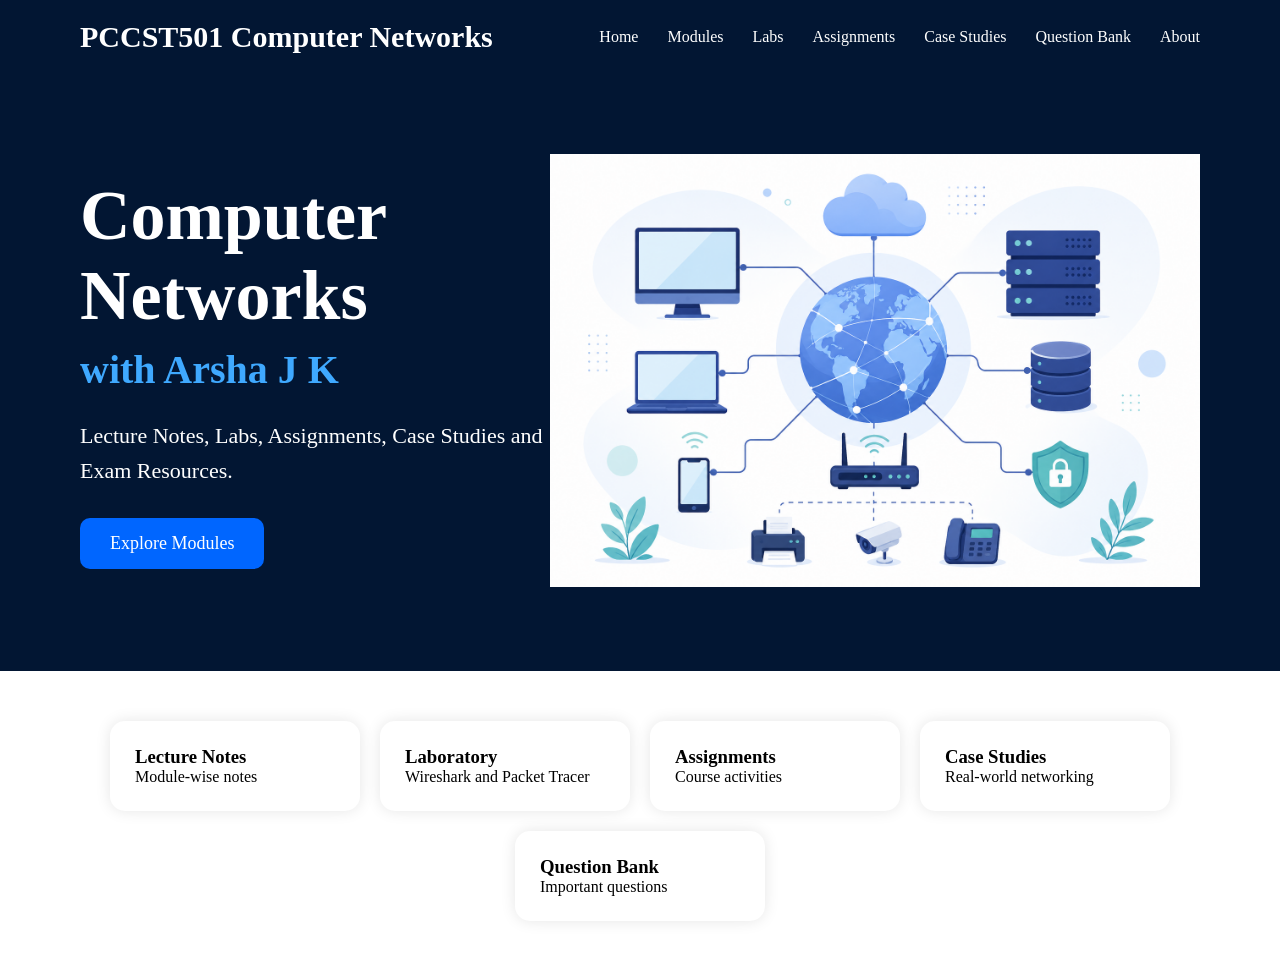
==== index.html @ 821ff2e6 "Update index.html" ====
<!DOCTYPE html>
<html>

<head>
    <title>PCCST501 Computer Networks</title>
    <link rel="stylesheet" href="style.css">
</head>

<body>
<header>
    <div class="logo">
        PCCST501 Computer Networks
    </div>

    <nav>
        <a href="#">Home</a>
        <a href="#">Modules</a>
        <a href="#">Labs</a>
        <a href="#">Assignments</a>
        <a href="#">Case Studies</a>
        <a href="#">Question Bank</a>
        <a href="#">About</a>
    </nav>
</header>

<section class="hero">

    <div class="hero-left">

        <h1>Computer Networks</h1>

        <h2>with Arsha J K</h2>

        <p>
            Lecture Notes, Labs, Assignments,
            Case Studies and Exam Resources.
        </p>

        <button>Explore Modules</button>

    </div>

    <div class="hero-right">

        <img src="assets/images/hero-network.jpg">

    </div>

</section>
<section class="cards">

<div class="card">
<h3>Lecture Notes</h3>
<p>Module-wise notes</p>
</div>

<div class="card">
<h3>Laboratory</h3>
<p>Wireshark and Packet Tracer</p>
</div>

<div class="card">
<h3>Assignments</h3>
<p>Course activities</p>
</div>

<div class="card">
<h3>Case Studies</h3>
<p>Real-world networking</p>
</div>

<div class="card">
<h3>Question Bank</h3>
<p>Important questions</p>
</div>

</section>
</body>

</html>
---- style.css ----
*{
margin:0;
padding:0;
box-sizing:border-box;
font-family:Segoe UI;
}

body{
background:#ffffff;
}

header{

background:#021633;

padding:20px 80px;

display:flex;

justify-content:space-between;

align-items:center;
}

.logo{

color:white;

font-size:30px;

font-weight:bold;
}

nav a{

color:white;

text-decoration:none;

margin-left:25px;
}

.hero{

background:#021633;

color:white;

display:flex;

align-items:center;

justify-content:space-between;

padding:80px;
}

.hero-left{

width:50%;
}

.hero-left h1{

font-size:70px;
}

.hero-left h2{

color:#3fa9ff;

font-size:40px;

margin-top:10px;
}

.hero-left p{

margin-top:25px;

font-size:22px;

line-height:1.6;
}

.hero button{

margin-top:30px;

padding:15px 30px;

border:none;

background:#0066ff;

color:white;

font-size:18px;

border-radius:10px;
}

.hero-right img{

width:650px;
}
.cards{

display:flex;

gap:20px;

padding:50px;

justify-content:center;

flex-wrap:wrap;
}

.card{

width:250px;

padding:25px;

border-radius:15px;

box-shadow:0 0 15px rgba(0,0,0,.1);

background:white;
}
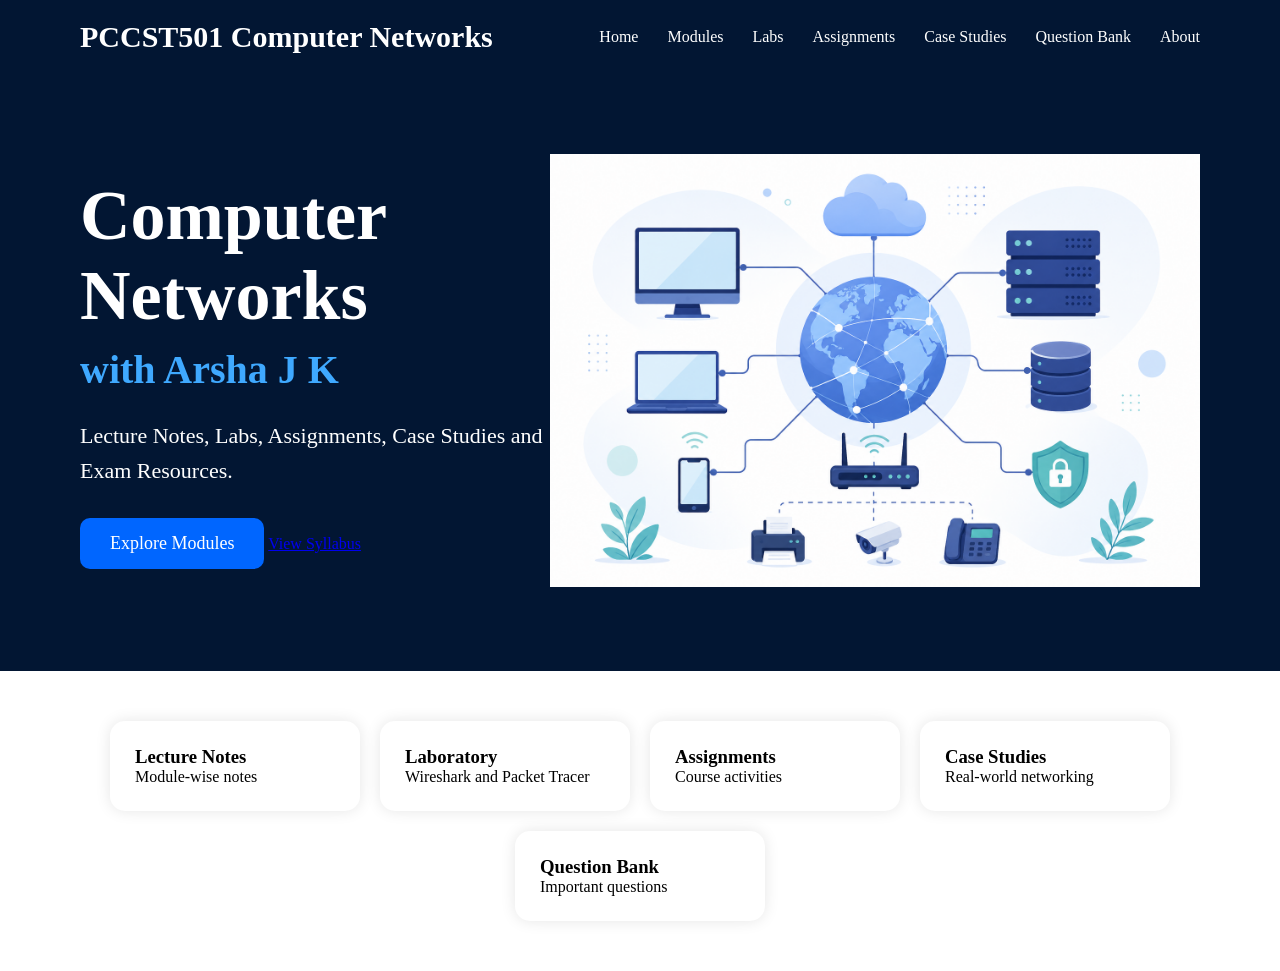
==== commit 0ee71bda: "Update index.html" ====
--- a/index.html
+++ b/index.html
@@ -37,7 +37,9 @@
         </p>
 
         <button>Explore Modules</button>
-
+<a href="assets/pdfs/PCCST501_Syllabus.pdf" target="_blank" class="pdf-btn">
+    View Syllabus
+</a>
     </div>
 
     <div class="hero-right">
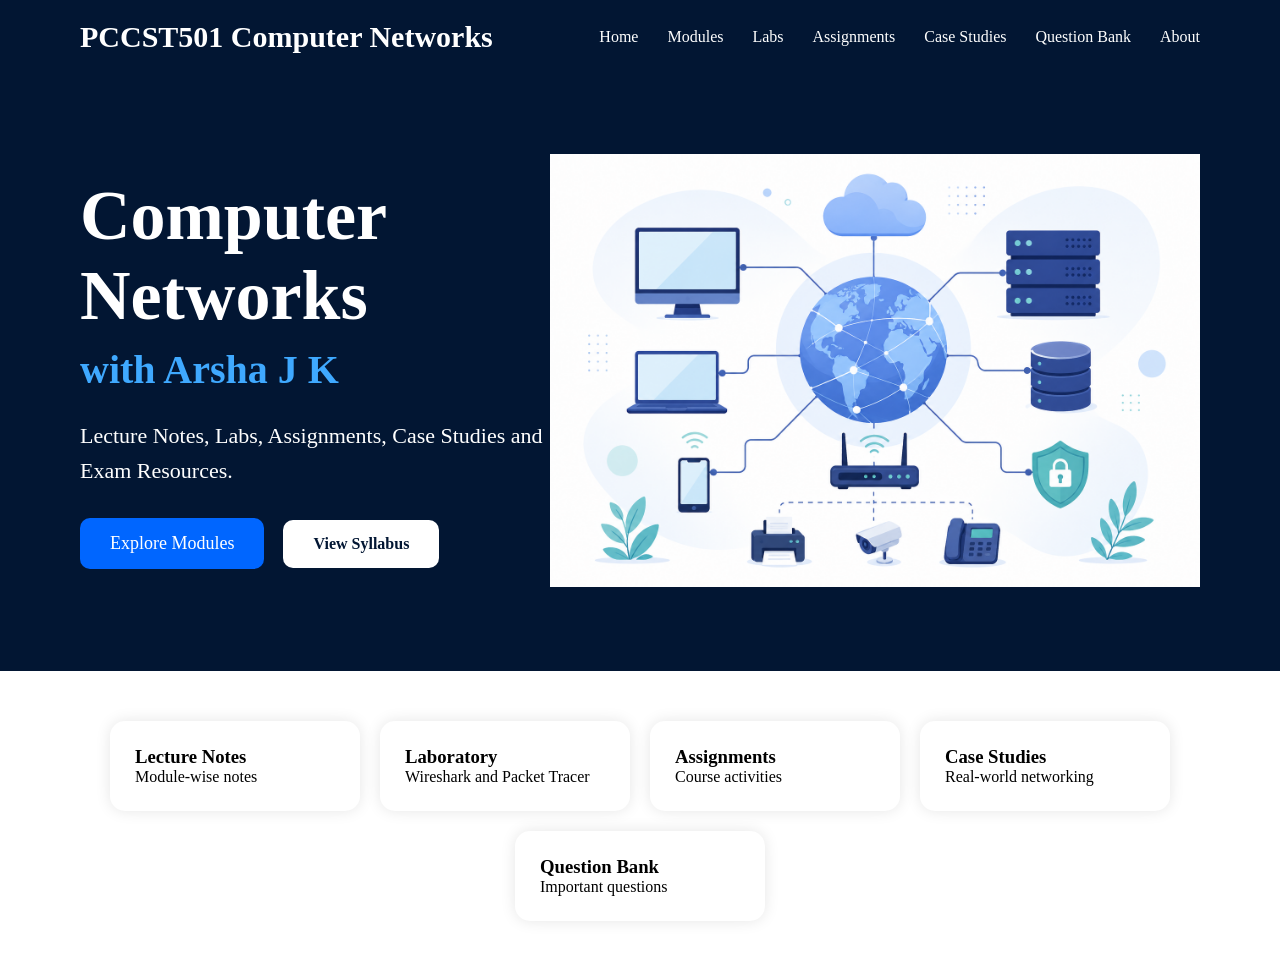
==== commit e982fe99: "Update index.html" ====
--- a/index.html
+++ b/index.html
@@ -37,7 +37,7 @@
         </p>
 
         <button>Explore Modules</button>
-<a href="assets/pdfs/PCCST501_Syllabus.pdf" target="_blank" class="pdf-btn">
+<a href="assets/pdfs/PCCST501 CN.pdf" target="_blank" class="pdf-btn">
     View Syllabus
 </a>
     </div>
--- a/style.css
+++ b/style.css
@@ -129,3 +129,13 @@
 
 background:white;
 }
+.pdf-btn{
+    display:inline-block;
+    margin-left:15px;
+    padding:15px 30px;
+    background:#ffffff;
+    color:#021633;
+    text-decoration:none;
+    border-radius:10px;
+    font-weight:bold;
+}
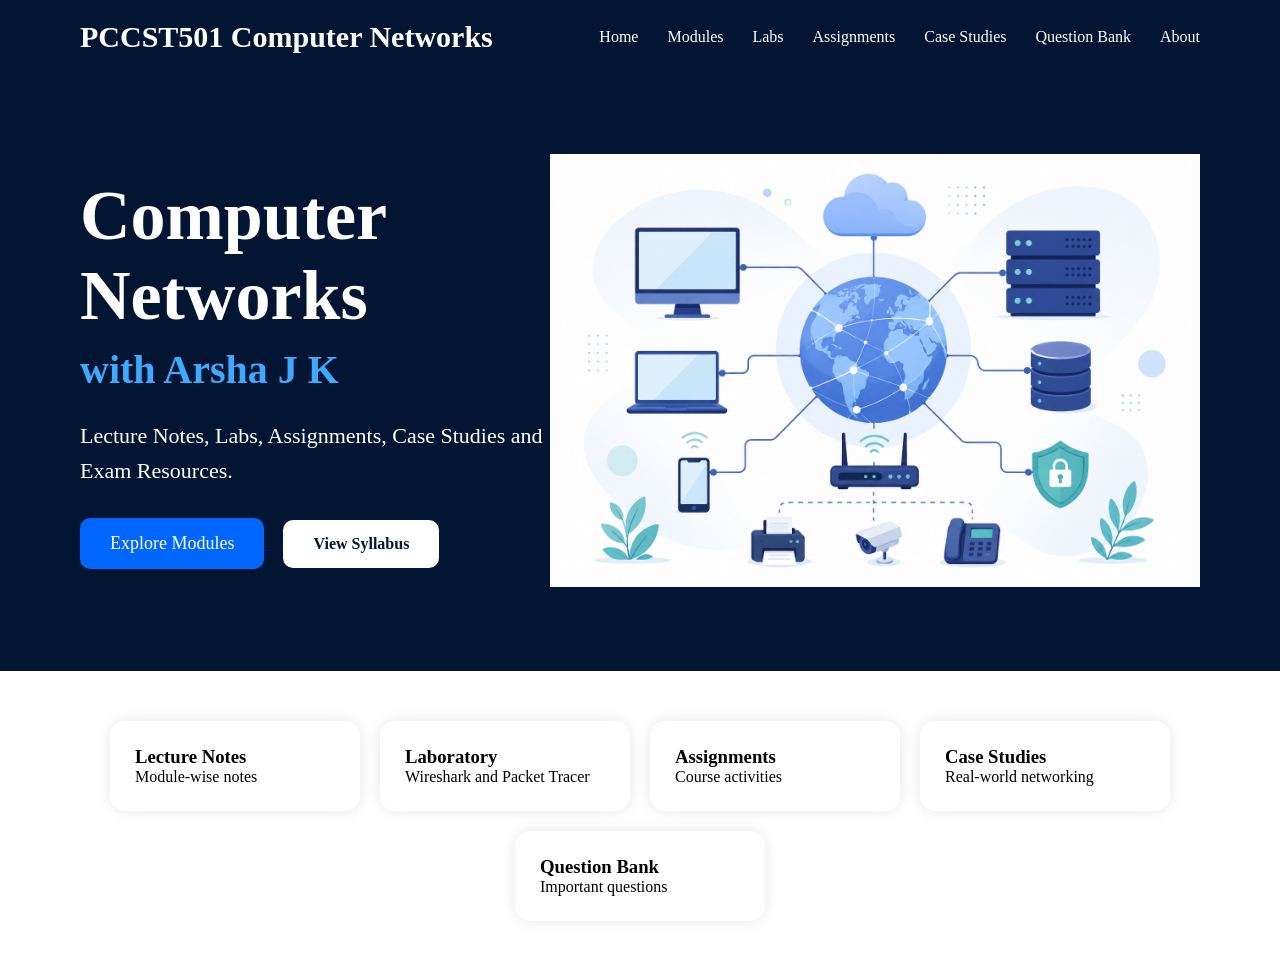
==== commit 085f8a49: "Update index.html" ====
--- a/index.html
+++ b/index.html
@@ -14,12 +14,12 @@
 
     <nav>
         <a href="#">Home</a>
-        <a href="#">Modules</a>
+        <a href="modules.html">Modules</a>
         <a href="#">Labs</a>
         <a href="#">Assignments</a>
         <a href="#">Case Studies</a>
         <a href="#">Question Bank</a>
-        <a href="#">About</a>
+       <a href="about.html">About</a>
     </nav>
 </header>
 
@@ -36,7 +36,9 @@
             Case Studies and Exam Resources.
         </p>
 
-        <button>Explore Modules</button>
+        <a href="modules.html">
+    <button>Explore Modules</button>
+</a>
 <a href="assets/pdfs/PCCST501 CN.pdf" target="_blank" class="pdf-btn">
     View Syllabus
 </a>
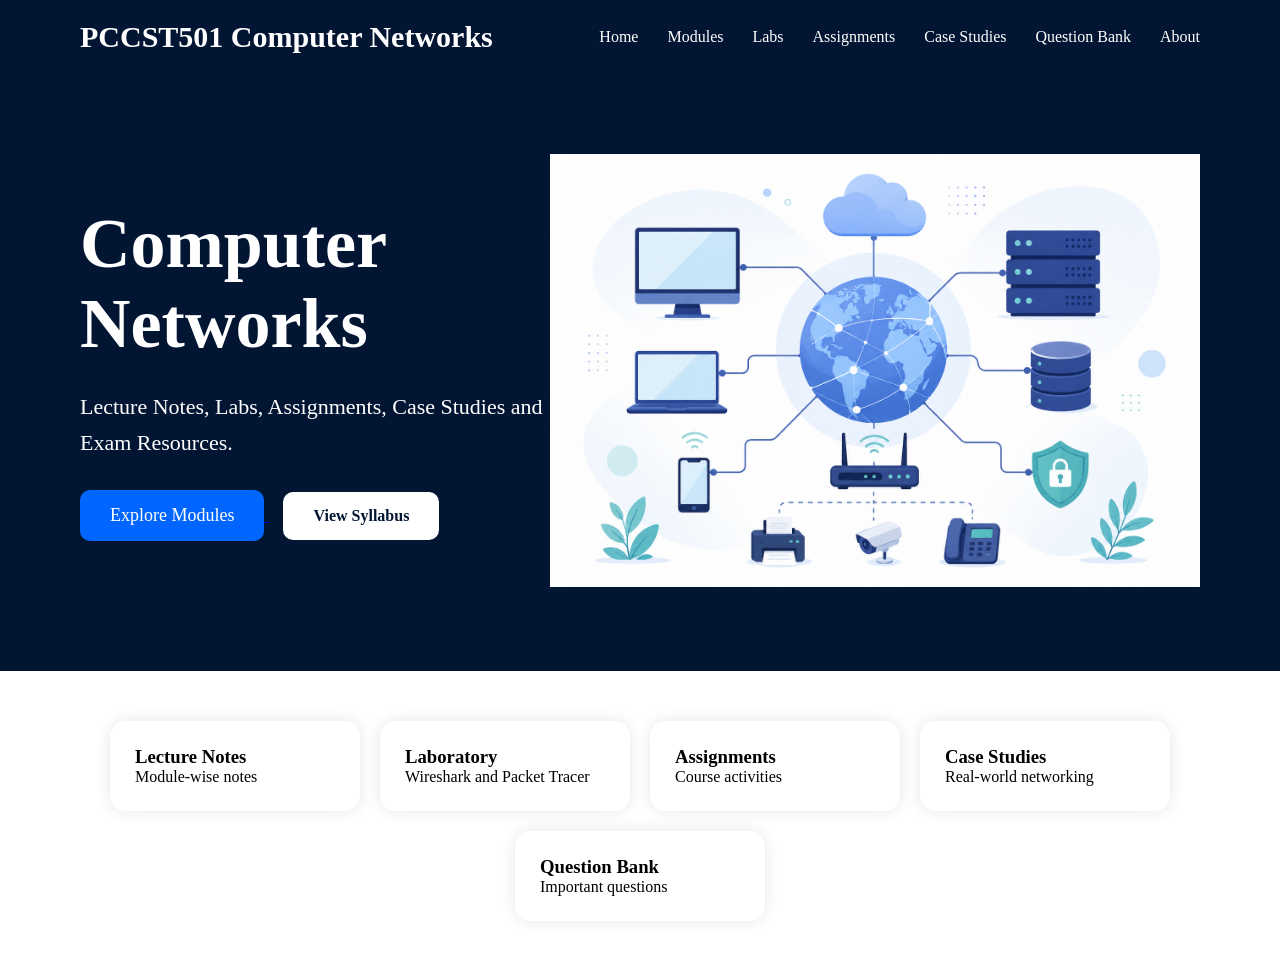
==== commit cabb49b4: "Update index.html" ====
--- a/index.html
+++ b/index.html
@@ -29,7 +29,7 @@
 
         <h1>Computer Networks</h1>
 
-        <h2>with Arsha J K</h2>
+
 
         <p>
             Lecture Notes, Labs, Assignments,
--- a/style.css
+++ b/style.css
@@ -130,6 +130,33 @@
 background:white;
 }
 .pdf-btn{
+
+display:inline-block;
+
+background:#0066ff;
+
+color:white;
+
+padding:12px 24px;
+
+border-radius:10px;
+
+text-decoration:none;
+
+font-weight:bold;
+
+margin-top:15px;
+
+transition:0.3s;
+
+}
+
+.pdf-btn:hover{
+
+background:#004db8;
+
+}
+.pdf-btn{
     display:inline-block;
     margin-left:15px;
     padding:15px 30px;
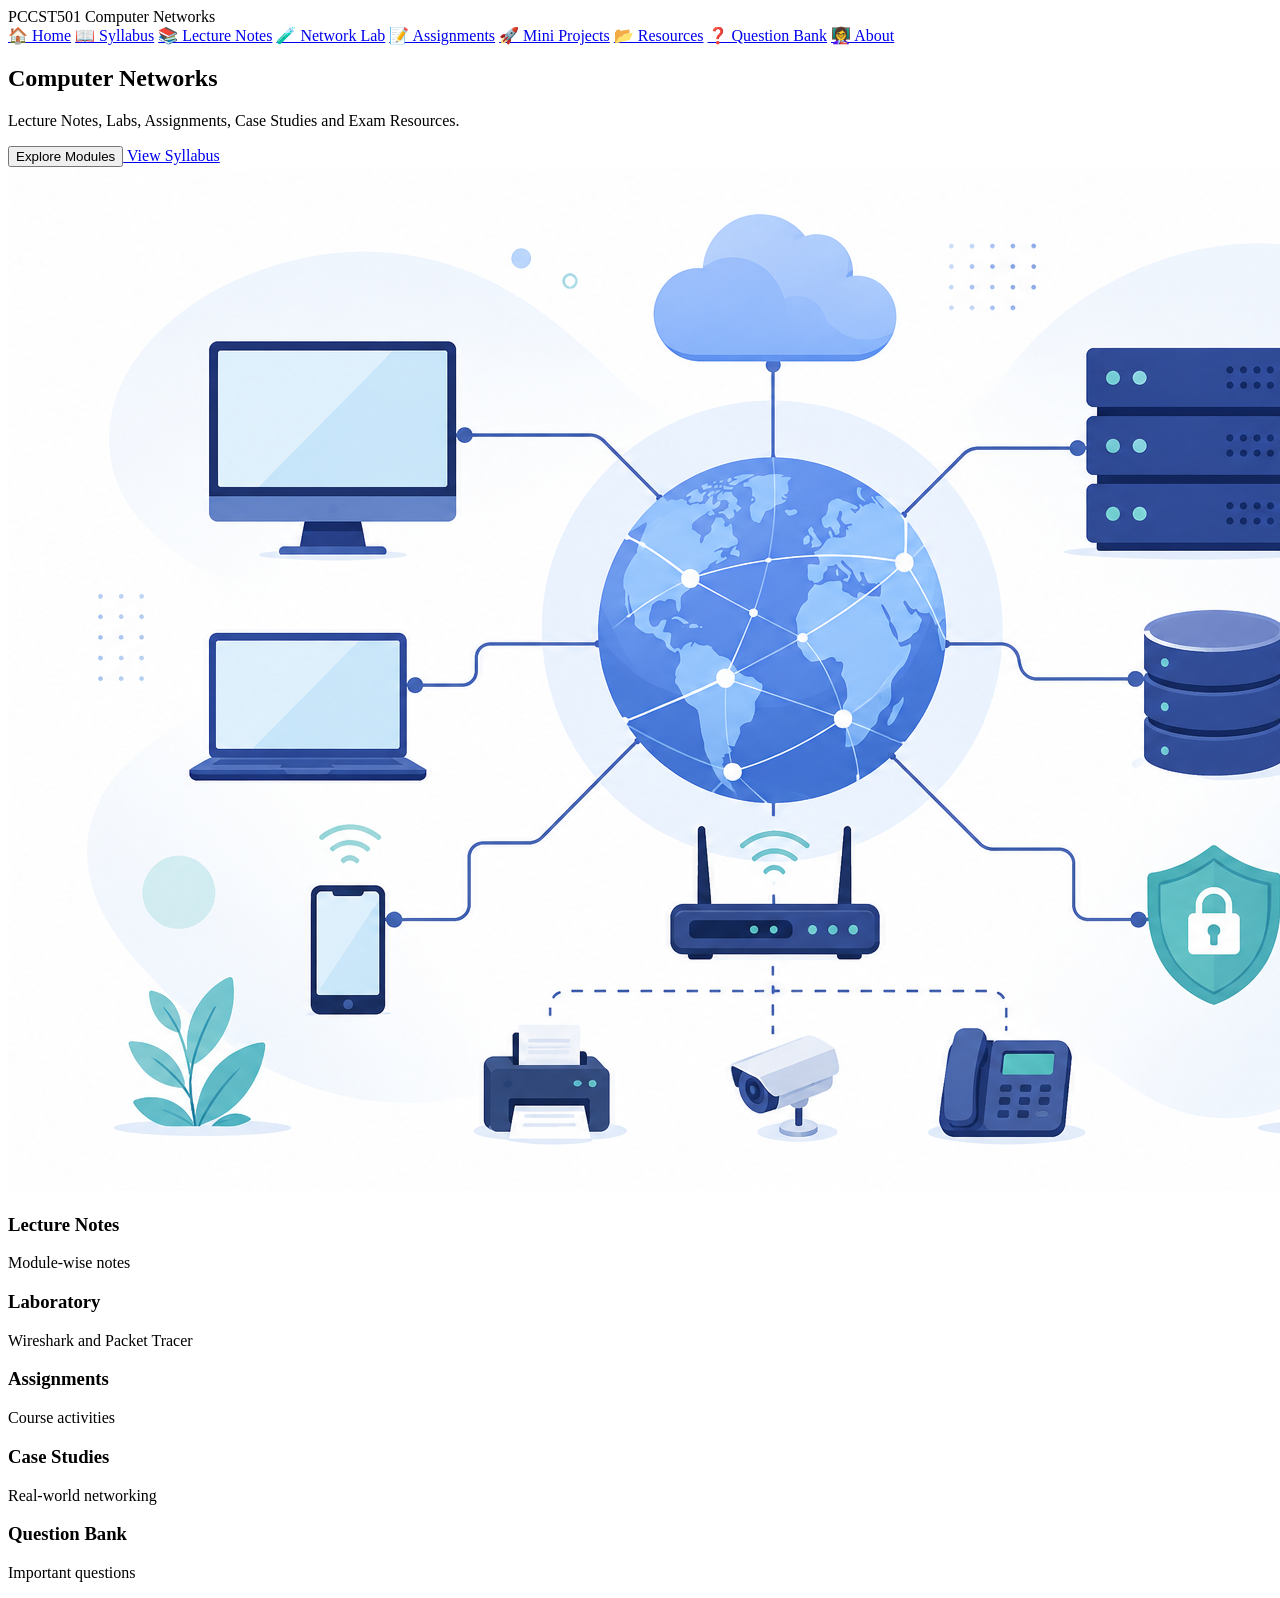
==== commit 72625bce: "Update index.html" ====
--- a/index.html
+++ b/index.html
@@ -13,14 +13,26 @@
     </div>
 
     <nav>
-        <a href="#">Home</a>
-        <a href="modules.html">Modules</a>
-        <a href="#">Labs</a>
-        <a href="#">Assignments</a>
-        <a href="#">Case Studies</a>
-        <a href="#">Question Bank</a>
-       <a href="about.html">About</a>
-    </nav>
+
+<a href="index.html">🏠 Home</a>
+
+<a href="syllabus.html">📖 Syllabus</a>
+
+<a href="modules.html">📚 Lecture Notes</a>
+
+<a href="networklab.html">🧪 Network Lab</a>
+
+<a href="assignments.html">📝 Assignments</a>
+
+<a href="miniprojects.html">🚀 Mini Projects</a>
+
+<a href="resources.html">📂 Resources</a>
+
+<a href="questionbank.html">❓ Question Bank</a>
+
+<a href="about.html">👩‍🏫 About</a>
+
+</nav>
 </header>
 
 <section class="hero">
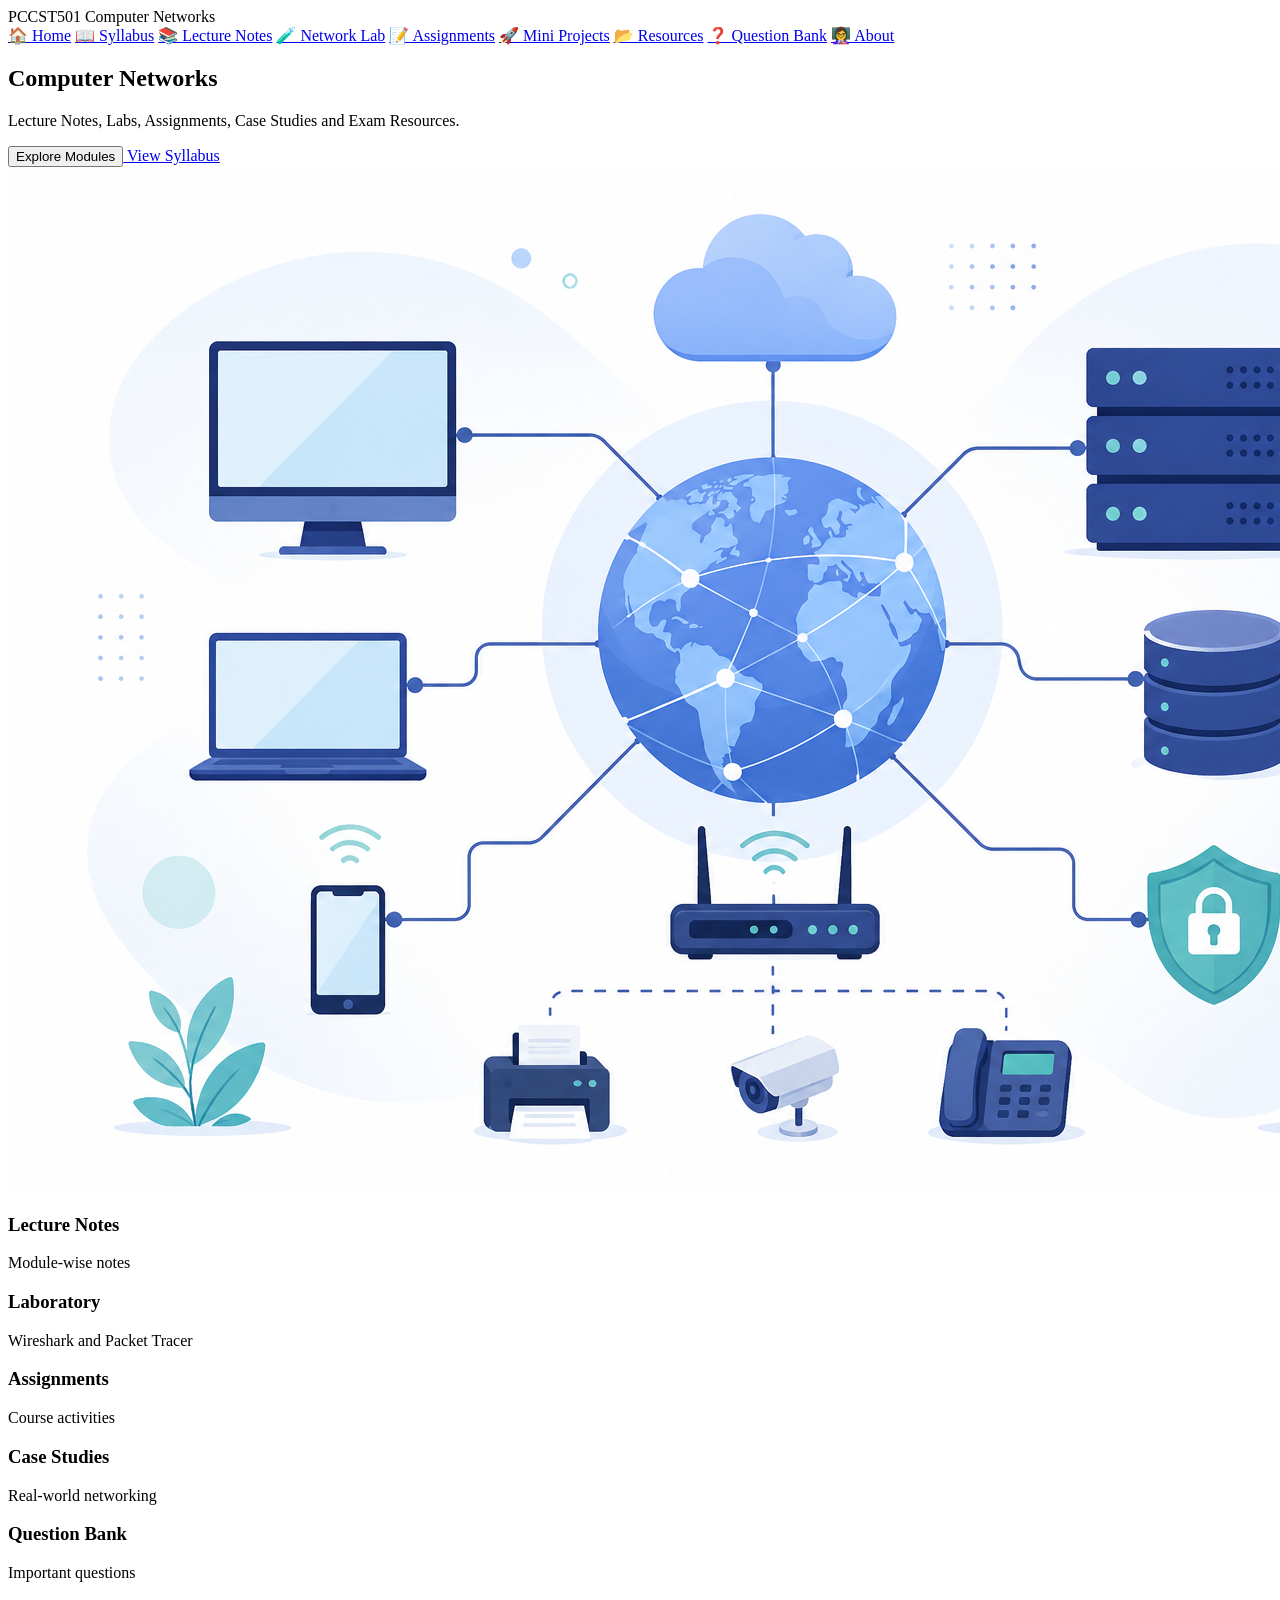
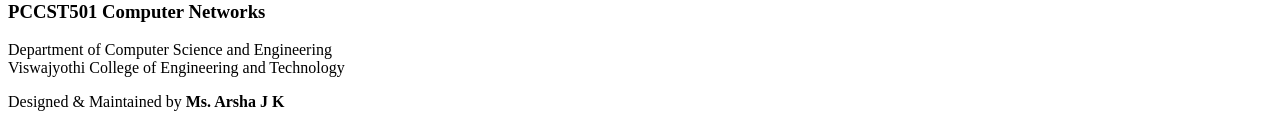
==== commit 40dea194: "Update index.html" ====
--- a/index.html
+++ b/index.html
@@ -91,6 +91,28 @@
 </div>
 
 </section>
+    <footer>
+
+<div class="footer-content">
+
+<h3>PCCST501 Computer Networks</h3>
+
+<p>
+Department of Computer Science and Engineering<br>
+Viswajyothi College of Engineering and Technology
+</p>
+
+<p>
+
+Designed & Maintained by
+
+<strong>Ms. Arsha J K</strong>
+
+</p>
+
+</div>
+
+</footer>
 </body>
 
 </html>
